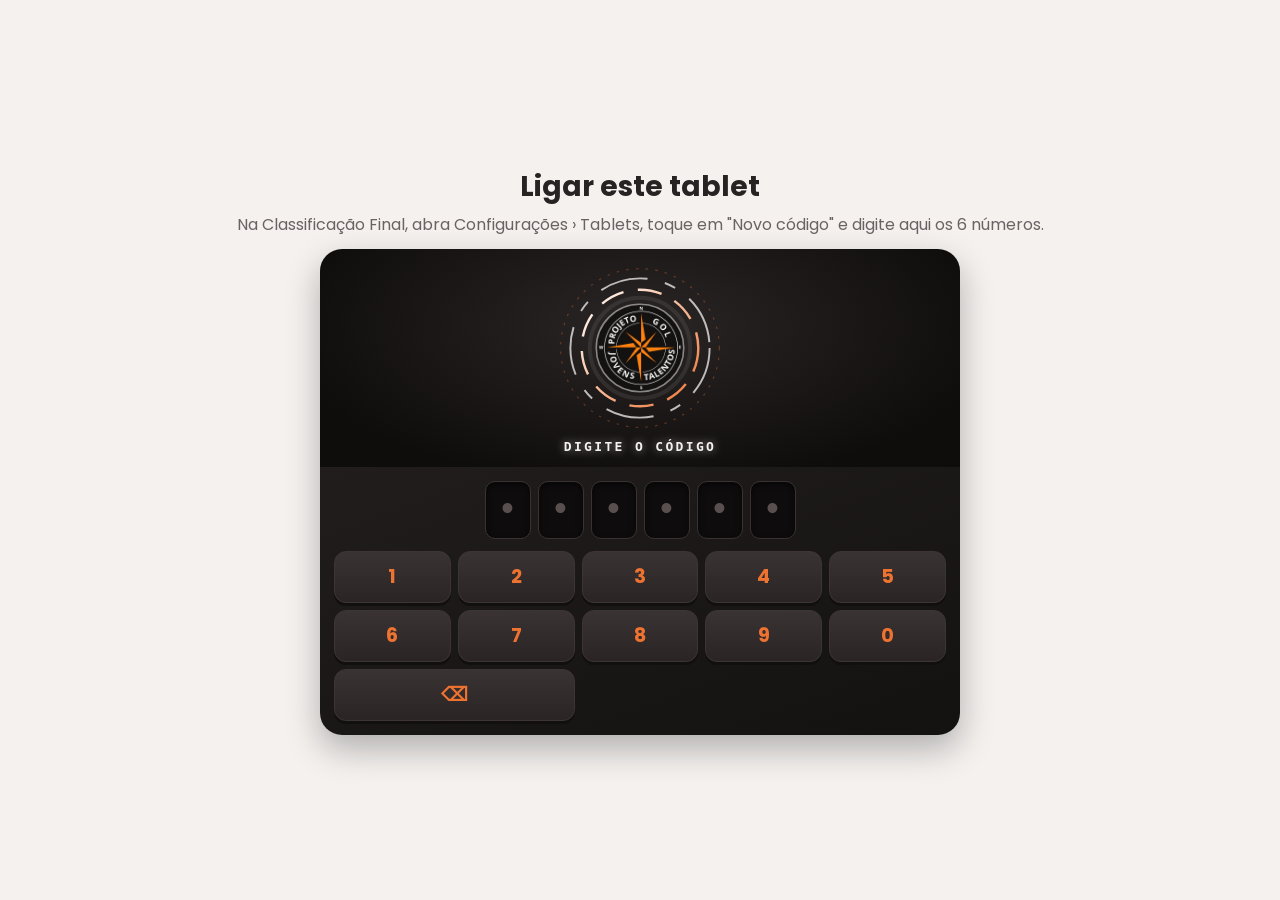
==== testes/index.html @ 0fc26e07 "Add files via upload" ====
<!doctype html>
<html lang="pt-BR">
<head>
<meta charset="utf-8">
<meta name="viewport" content="width=device-width, initial-scale=1, viewport-fit=cover, user-scalable=no">
<meta name="theme-color" content="#ffffff">
<title>Projeto Gol Testes</title>
<link rel="manifest" href="manifest.webmanifest">
<link rel="icon" href="img/icone-192.png">
<link rel="apple-touch-icon" href="img/icone-192.png">
<link rel="stylesheet" href="app.css">
</head>
<body>
<div id="app" class="app"><div class="abre"><img src="img/gol_light.png" alt=""><p>Abrindo…</p></div></div>
<div id="avisos" class="avisos" aria-live="polite"></div>
<script>window.CF = window.CF || {}; window.CF.ui = { esc: function (s) { return String(s == null ? '' : s).replace(/[&<>"]/g, function (c) { return { '&': '&amp;', '<': '&lt;', '>': '&gt;', '"': '&quot;' }[c]; }); } };</script>
<script src="motor.js"></script>
<script src="app.js"></script>
</body>
</html>
---- testes/app.css ----
/* Projeto Gol Testes · visual no padrão da Classificação Final */
@font-face { font-family: Poppins; src: url(fonts/poppins-regular.woff2) format('woff2'); font-weight: 400; font-display: swap; }
@font-face { font-family: Poppins; src: url(fonts/poppins-bold.woff2) format('woff2'); font-weight: 700 800; font-display: swap; }
@font-face { font-family: CodigoCracha; src: url(fonts/codigo-cracha.woff) format('woff'); font-weight: 700; }
:root { --fundo: #f4f1ef; --cartao: #fff; --borda: #e9e2df; --borda-2: #efe9e7; --entrada: #f8f5f4; --texto: #272323; --texto-2: #6b6264; --texto-3: #8a8486; --laranja: #ee7330; --azul: #2f6fd0; --erro: #c0392b; color-scheme: light; }
* { box-sizing: border-box; -webkit-tap-highlight-color: transparent; }
html, body { margin: 0; height: 100%; overflow: hidden; }
body { font-family: Poppins, system-ui, sans-serif; background: var(--fundo); color: var(--texto); -webkit-user-select: none; user-select: none; -webkit-touch-callout: none; }
input, textarea { -webkit-user-select: text; user-select: text; }
button { font-family: inherit; }
.app { height: 100%; display: flex; flex-direction: column; padding-top: env(safe-area-inset-top, 0px); padding-bottom: env(safe-area-inset-bottom, 0px); }
.abre { margin: auto; text-align: center; color: var(--texto-3); } .abre img { width: 120px; }
/* topo */
.topo { display: flex; align-items: center; gap: 12px; padding: 12px 18px; background: linear-gradient(120deg, #231f1f, #2f2929 60%, #3a2a20); color: #f4f1ef; flex: none; }
.topo img { width: 34px; height: 34px; border-radius: 50%; box-shadow: 0 0 0 2px rgba(238,115,48,.6); }
.topo b { font-size: 16px; display: block; } .topo small { display: inline-flex; margin-top: 3px; font-size: 11.5px; color: #d9d1d1; background: rgba(255,255,255,.08); border: 1px solid rgba(255,255,255,.12); padding: 1px 9px; border-radius: 999px; }
.topo .dir { margin-left: auto; display: flex; align-items: center; gap: 8px; }
.pil { font-size: 12px; font-weight: 700; padding: 3px 10px; border-radius: 999px; background: rgba(255,255,255,.1); color: #f4f1ef; white-space: nowrap; }
.pil.ok { background: rgba(63,166,107,.25); color: #9fe9bc; } .pil.av { background: rgba(240,180,41,.25); color: #ffe08a; } .pil.er { background: rgba(217,83,79,.3); color: #ffb3ad; }
.relo { display: flex; align-items: center; gap: 10px; padding: 5px 14px 5px 5px; border-radius: 999px; background: rgba(255,255,255,.07); border: 1px solid rgba(255,255,255,.12); }
.anel { width: 38px; height: 38px; border-radius: 50%; background: conic-gradient(var(--cr, #7fe0a2) calc(var(--p, 1) * 360deg), rgba(255,255,255,.12) 0); display: flex; align-items: center; justify-content: center; }
.anel::after { content: ""; width: 28px; height: 28px; border-radius: 50%; background: #2a2424; }
.tempo { font: 800 22px ui-monospace, Menlo, monospace; color: #fff; letter-spacing: .04em; }
.relo.fim { background: rgba(192,57,43,.25); border-color: rgba(255,120,110,.5); animation: pulsa 1s ease-in-out infinite; } .relo.fim .tempo { color: #ffb3ad; }
@keyframes pulsa { 50% { box-shadow: 0 0 0 6px rgba(192,57,43,.18); } }
.prog { height: 4px; background: rgba(0,0,0,.08); flex: none; } .prog i { display: block; height: 100%; width: 0; background: linear-gradient(90deg, #c85a1e, #ff9a5a); transition: width .3s; }
.miolo { flex: 1; overflow: auto; padding: 14px 18px 18px; -webkit-overflow-scrolling: touch; }
.grande .miolo { font-size: 118%; }
.instr { display: flex; gap: 12px; align-items: center; margin: 14px 18px 0; background: linear-gradient(160deg, var(--cartao), color-mix(in srgb, var(--cartao) 92%, var(--laranja))); border: 1px solid var(--borda); border-radius: 16px; padding: 12px 14px; font-size: 14px; flex: none; box-shadow: 0 6px 18px rgba(0,0,0,.06); }
.instr span.tx { flex: 1; line-height: 1.45; }
.ib { display: inline-flex; align-items: center; gap: 6px; padding: 8px 12px; border-radius: 12px; border: 1px solid var(--borda); background: var(--cartao); font: 700 12.5px Poppins, system-ui, sans-serif; color: var(--texto); box-shadow: 0 2px 0 var(--borda); white-space: nowrap; }
.rodape { display: flex; align-items: center; gap: 12px; margin: 0 14px 14px; padding: 10px 12px 10px 16px; border-radius: 18px; background: rgba(255,255,255,.92); border: 1px solid var(--borda); box-shadow: 0 10px 26px rgba(0,0,0,.12); flex: none; }
.rodape .cont { font-size: 13px; font-weight: 700; white-space: nowrap; } .rodape .cont em { font-style: normal; color: var(--laranja); }
.nav { flex: 1; display: flex; gap: 5px; overflow-x: auto; padding: 2px; }
.nav button { min-width: 32px; height: 32px; border-radius: 9px; border: 1px solid var(--borda); background: var(--entrada); font: 700 12px Poppins, sans-serif; color: var(--texto-2); flex: none; }
.nav button.ok { background: color-mix(in srgb, var(--laranja) 18%, var(--cartao)); border-color: color-mix(in srgb, var(--laranja) 50%, transparent); color: var(--texto); }
.bpri { display: inline-flex; align-items: center; justify-content: center; gap: 8px; padding: 13px 22px; border-radius: 14px; border: 0; background: linear-gradient(135deg, #f08a4b, #e0631f); color: #1b1111; font: 800 15px Poppins, sans-serif; box-shadow: 0 8px 20px rgba(238,115,48,.35); }
.bsec { padding: 12px 18px; border-radius: 14px; border: 1px solid var(--borda); background: var(--cartao); color: var(--texto); font: 700 14px Poppins, sans-serif; }
/* cofre (entrada pelo crachá e código do tablet) */
.entrada { flex: 1; display: flex; flex-direction: column; align-items: center; justify-content: center; padding: 14px; overflow: auto; }
.entrada h1 { font-size: clamp(20px, 3.4vw, 28px); margin: 0 0 4px; text-align: center; } .entrada .sub { color: var(--texto-2); margin: 0 0 12px; text-align: center; }
.cofre { border-radius: 22px; overflow: hidden; box-shadow: 0 14px 34px rgba(0,0,0,.28); width: min(640px, 100%); }
.lt { position: relative; display: flex; flex-direction: column; align-items: center; padding: 14px 10px 8px; background: radial-gradient(ellipse at 50% 35%, #2b2626, #0f0c0c 80%); }
.lt svg { width: min(36vw, 170px); height: min(36vw, 170px); overflow: visible; }
.ag { transform-origin: 105px 105px; transform-box: view-box; } .a1 { animation: gira 14s linear infinite; } .a2 { animation: gira 10s linear infinite reverse; } .a3 { animation: gira 18s linear infinite; }
.lt.lendo .a1 { animation-duration: 4s; } .lt.lendo .a2 { animation-duration: 3s; } .lt.lendo .a3 { animation-duration: 5s; }
.lt .centro { transition: stroke .3s, filter .3s; } .lt.ok .centro { stroke: #ee7330; filter: drop-shadow(0 0 14px #ee7330); } .lt.erro .centro { stroke: #ff5a4f; filter: drop-shadow(0 0 14px #ff5a4f); }
.prog-c { transition: stroke-dashoffset .25s ease-out; } .lt.erro .prog-c { stroke: #ff5a4f; }
.laser { position: absolute; left: 8%; right: 8%; height: 3px; background: linear-gradient(90deg, transparent, #fff, transparent); box-shadow: 0 0 14px #fff; top: 8%; opacity: 0; }
.lt.lendo .laser { opacity: 1; animation: varre 1s ease-in-out infinite; }
.letr { margin-top: 6px; font: 800 13px ui-monospace, Menlo, monospace; letter-spacing: .18em; color: #f4f1ef; text-shadow: 0 0 10px rgba(244,241,239,.6); min-height: 20px; text-align: center; }
.lt.ok .letr { color: #ee7330; text-shadow: 0 0 12px #ee7330; } .lt.erro .letr { color: #ff5a4f; } .lt.aviso .letr { color: #ffd2b3; }
.painel { background: linear-gradient(160deg, #211d1d, #141111); padding: 14px; }
.cod { display: flex; gap: 7px; justify-content: center; margin-bottom: 12px; }
.cod span { width: 46px; height: 58px; border-radius: 10px; background: #0e0c0c; color: #5a4f4f; border: 1px solid #3a3232; box-shadow: inset 0 2px 6px rgba(0,0,0,.6); display: flex; align-items: center; justify-content: center; font: 800 28px CodigoCracha, ui-monospace, monospace; }
.cod span.f { color: var(--laranja); text-shadow: 0 0 10px rgba(238,115,48,.8); border-color: #5c3a24; } .cod span.n { color: #ffb27f; }
.cod i { align-self: center; font-style: normal; font-size: 24px; color: #6e6262; } .cod.erro span { border-color: #ff5a4f; color: #ff5a4f; text-shadow: none; }
.kb { display: grid; grid-template-columns: repeat(9, minmax(0, 1fr)); gap: 7px; }
.kb button { height: 52px; border-radius: 12px; border: 1px solid #3d3535; background: linear-gradient(180deg, #3a3333, #2a2424); color: #f4eeee; font: 700 19px Poppins, sans-serif; box-shadow: 0 3px 0 #120f0f; }
.kb button:active { transform: translateY(3px); box-shadow: 0 0 0 #120f0f, 0 0 16px rgba(238,115,48,.85); border-color: var(--laranja); }
.kb button.num { color: var(--laranja); } .kb button.ap { grid-column: span 2; color: var(--laranja); }
.kb.so-num { grid-template-columns: repeat(5, minmax(0, 1fr)); }
.qr { margin-top: 12px; }
.qr-vid { width: min(420px, 90vw); border-radius: 16px; background: #000; margin-top: 10px; }
/* lista de testes */
.lista { width: min(900px, 100%); margin: 0 auto; }
.lista h1 { font-size: 26px; margin: 4px 0 2px; } .lista .sub { color: var(--texto-2); margin: 0 0 14px; }
.tsts { display: grid; grid-template-columns: repeat(auto-fill, minmax(260px, 1fr)); gap: 12px; }
.tst { text-align: left; background: var(--cartao); border: 1px solid var(--borda); border-left: 6px solid var(--c); border-radius: 16px; padding: 14px 16px; box-shadow: 0 6px 18px rgba(0,0,0,.06); font: inherit; color: inherit; }
.tst b { display: block; font-size: 17px; } .tst small { display: block; color: var(--texto-3); margin-top: 4px; font-size: 12.5px; } .tst.feito { opacity: .6; }
.tst .bpri { width: 100%; margin-top: 12px; padding: 11px; }
/* explicação */
.exp { display: grid; grid-template-columns: minmax(0, 1.15fr) minmax(0, 1fr); gap: 16px; align-items: start; width: min(1100px, 100%); margin: 0 auto; }
.bx { background: var(--cartao); border: 1px solid var(--borda); border-radius: 18px; padding: 16px 18px; box-shadow: 0 8px 20px rgba(0,0,0,.05); }
.bx h3 { margin: 0 0 10px; font-size: 16px; } .bx p { line-height: 1.55; margin: 0 0 10px; }
.passo { display: flex; gap: 12px; margin-bottom: 12px; } .passo > b { width: 30px; height: 30px; border-radius: 10px; flex: none; display: flex; align-items: center; justify-content: center; background: color-mix(in srgb, var(--laranja) 16%, transparent); color: var(--laranja); font-weight: 800; }
.info { display: flex; gap: 8px; flex-wrap: wrap; margin-top: 12px; } .info span { padding: 6px 12px; border-radius: 999px; border: 1px solid var(--borda); background: var(--entrada); font-size: 12.5px; font-weight: 600; }
.dica2 { margin-top: 12px; padding: 10px 12px; border-radius: 12px; background: color-mix(in srgb, #3FA66B 12%, transparent); font-size: 13px; }
.ini { display: flex; justify-content: center; margin: 18px 0 6px; }
/* janela */
.fundoj { position: fixed; inset: 0; background: rgba(20,16,16,.55); display: flex; align-items: center; justify-content: center; padding: 16px; z-index: 30; }
.jan { background: var(--cartao); border-radius: 22px; padding: 22px 24px; max-width: 440px; width: 100%; box-shadow: 0 24px 60px rgba(0,0,0,.4); text-align: center; }
.jan .ji { width: 56px; height: 56px; border-radius: 50%; margin: 0 auto 10px; background: color-mix(in srgb, var(--laranja) 16%, transparent); display: flex; align-items: center; justify-content: center; font-size: 26px; }
.jan h2 { margin: 0 0 6px; font-size: 19px; } .jan p { margin: 0 0 18px; color: var(--texto-2); }
.jan .bs { display: flex; gap: 8px; justify-content: center; flex-wrap: wrap; }
/* tela de conclusão */
.fim-t { flex: 1; display: flex; flex-direction: column; align-items: center; justify-content: center; text-align: center; padding: 18px; background: radial-gradient(ellipse at 50% 30%, #2b2626, #0f0c0c 75%); color: #f4f1ef; position: relative; overflow: hidden; }
.fim-t .an { width: 180px; height: 180px; position: relative; } .fim-t svg { width: 100%; height: 100%; overflow: visible; }
.pg { stroke-dasharray: 440; stroke-dashoffset: 440; animation: enche 1.2s cubic-bezier(.3,.8,.3,1) .2s forwards; }
.mc { stroke-dasharray: 190; stroke-dashoffset: 190; animation: risca .6s ease-out 1.2s forwards; }
.fim-t h1 { margin: 16px 0 0; font-size: 32px; opacity: 0; animation: sobe .5s ease-out 1.3s forwards; }
.fim-t p { margin: 6px 0 0; color: #cfc7c7; max-width: 560px; opacity: 0; animation: sobe .5s ease-out 1.45s forwards; } .fim-t p b { color: #fff; }
.chips { display: flex; gap: 10px; justify-content: center; margin-top: 16px; opacity: 0; animation: sobe .5s ease-out 1.6s forwards; }
.chip { display: flex; flex-direction: column; align-items: center; min-width: 110px; padding: 9px 14px; border-radius: 14px; background: rgba(255,255,255,.05); border: 1px solid rgba(255,255,255,.1); }
.chip b { font-size: 18px; color: #fff; } .chip span { font-size: 11px; color: #a49b9b; text-transform: uppercase; letter-spacing: .06em; }
.est { display: inline-flex; margin-top: 12px; font-size: 12px; font-weight: 700; padding: 4px 12px; border-radius: 999px; opacity: 0; animation: sobe .5s ease-out 1.7s forwards; }
.fim-t .bs { display: flex; gap: 10px; margin-top: 18px; opacity: 0; animation: sobe .5s ease-out 1.8s forwards; }
.fim-t .bsec { background: rgba(255,255,255,.05); color: #f4f1ef; border-color: rgba(255,255,255,.18); }
.volta { margin-top: 12px; font-size: 12px; color: #8f8686; } .volta i { display: block; width: 180px; height: 3px; border-radius: 9px; background: rgba(255,255,255,.12); margin: 6px auto 0; overflow: hidden; }
.volta i::after { content: ""; display: block; height: 100%; width: 100%; background: var(--laranja); transform-origin: left; animation: conta 20s linear 2s forwards; }
.conf { position: absolute; width: 8px; height: 12px; border-radius: 2px; top: -10px; opacity: 0; animation: cai 2.6s ease-in 1.2s forwards; }
/* gire o tablet */
.girar { position: fixed; inset: 0; z-index: 40; display: none; flex-direction: column; align-items: center; justify-content: center; gap: 14px; text-align: center; padding: 24px; background: radial-gradient(ellipse at 50% 35%, #2b2626, #0f0c0c 80%); color: #f4f1ef; }
.girar svg { width: 120px; height: 120px; stroke: #ee7330; fill: none; stroke-width: 2.2; stroke-linecap: round; animation: gira2 2.4s ease-in-out infinite; }
@media (orientation: portrait) { body.pede-paisagem .girar { display: flex; } }
.trava { position: fixed; inset: 0; z-index: 35; background: rgba(15,12,12,.6); display: flex; align-items: center; justify-content: center; color: #fff; font-size: 22px; font-weight: 800; }
/* avisos */
.avisos { position: fixed; left: 50%; bottom: 24px; transform: translateX(-50%); z-index: 50; display: flex; flex-direction: column; gap: 8px; align-items: center; pointer-events: none; }
.avisos div { background: #272323; color: #fff; padding: 10px 16px; border-radius: 12px; font-weight: 700; font-size: 14px; box-shadow: 0 10px 24px rgba(0,0,0,.3); }
.avisos div.erro { background: #c0392b; }
/* avaliador */
.av-l { width: min(760px, 100%); margin: 0 auto; }
.lin { display: flex; align-items: center; gap: 12px; padding: 12px 16px; background: var(--cartao); border: 1px solid var(--borda); border-radius: 14px; margin-top: 9px; border-left: 6px solid var(--c); }
.lin b { flex: 1; }
@keyframes gira { to { transform: rotate(360deg); } } @keyframes gira2 { 0%, 25% { transform: rotate(0); } 55%, 100% { transform: rotate(-90deg); } }
@keyframes varre { 0% { top: 8%; } 50% { top: 78%; } 100% { top: 8%; } }
@keyframes enche { to { stroke-dashoffset: 0; } } @keyframes risca { to { stroke-dashoffset: 0; } }
@keyframes sobe { from { opacity: 0; transform: translateY(10px); } to { opacity: 1; transform: none; } }
@keyframes conta { from { transform: scaleX(1); } to { transform: scaleX(0); } }
@keyframes cai { 0% { opacity: 1; transform: translateY(0) rotate(0); } 100% { opacity: 0; transform: translateY(620px) rotate(540deg); } }
@media (max-width: 760px) { .exp { grid-template-columns: 1fr; } .kb { grid-template-columns: repeat(6, minmax(0, 1fr)); } .nav { display: none; } }
@media (prefers-reduced-motion: reduce) { *, *::before, *::after { animation-duration: .01s !important; animation-delay: 0s !important; transition: none !important; } }
/* motor (como o jovem vê) */
.tm-topo { display: flex; justify-content: space-between; align-items: center; padding: 8px 4px 12px; } .tm-tempo { font: 800 20px ui-monospace, Menlo, monospace; color: #c0392b; }
.tm-instr { background: var(--cartao); border: 1px solid var(--borda); border-left: 5px solid var(--laranja); border-radius: 12px; padding: 10px 14px; font-size: 13.5px; margin-bottom: 12px; }
.tm-parte h3 { font-size: 15px; margin: 6px 0 8px; } .tm-rolar { overflow-x: auto; }
.tm-lado { border-collapse: collapse; min-width: 900px; width: 100%; font-size: 13px; }
.tm-lado th { text-align: left; font-size: 11px; color: var(--texto-3); text-transform: uppercase; padding: 6px 5px; } .tm-lado th.cp { color: #2f6fd0; }
.tm-lado td { padding: 8px 5px; border-top: 1px solid var(--borda); } .tm-lado .art { font-weight: 600; min-width: 160px; } .tm-lado .pq { font: 600 13px ui-monospace, Menlo, monospace; white-space: nowrap; }
.tm-lado .sep { width: 10px; padding: 0; background: linear-gradient(var(--laranja), var(--laranja)) center/2px 100% no-repeat; border-top: 0; }
.tm-lado .cpv { background: color-mix(in srgb, #2f6fd0 6%, transparent); } .tm-lado tr.atual td { background: color-mix(in srgb, var(--laranja) 10%, transparent); }
.tm-ops { display: flex; gap: 4px; } .tm-ops button { min-width: 34px; height: 34px; border-radius: 9px; border: 1px solid var(--borda); background: var(--entrada); color: var(--texto); font: 800 14px Poppins, system-ui, sans-serif; cursor: pointer; }
.tm-ops button.num { color: var(--laranja); } .tm-ops button.on { background: var(--laranja); border-color: var(--laranja); color: #1b1111; }
.tm-bloco { border: 1px solid var(--borda); border-radius: 16px; padding: 12px 14px; margin-bottom: 12px; background: var(--cartao); } .tm-bloco h4 { margin: 0 0 8px; font-size: 12px; color: var(--texto-3); text-transform: uppercase; letter-spacing: .05em; }
.tm-bl { display: grid; grid-template-columns: auto auto 1fr; gap: 14px; align-items: center; }
.tm-cc { width: 250px; height: 156px; border-radius: 14px; padding: 14px 16px; color: #fff; position: relative; box-shadow: 0 6px 14px rgba(0,0,0,.18); background: linear-gradient(135deg, var(--bg), color-mix(in srgb, var(--bg) 70%, #000)); font-family: Poppins, system-ui, sans-serif; }
.tm-cc .bc { font-weight: 800; font-size: 15px; } .tm-cc .bd { position: absolute; right: 14px; top: 12px; font-size: 12px; font-weight: 700; }
.tm-cc .ch { width: 34px; height: 24px; border-radius: 5px; background: linear-gradient(135deg, #f7d98b, #c9a14a); margin: 12px 0 8px; }
.tm-cc .nu { font: 700 16px ui-monospace, Menlo, monospace; letter-spacing: .06em; } .tm-cc .nm { font-size: 12.5px; margin-top: 4px; } .tm-cc .rod { display: flex; gap: 12px; font: 600 11.5px ui-monospace, Menlo, monospace; margin-top: 4px; }
.tm-cc .tag { position: absolute; left: 12px; bottom: -11px; background: var(--cartao); color: var(--texto); border: 1px solid var(--borda); font-size: 10.5px; font-weight: 700; padding: 2px 8px; border-radius: 999px; }
.tm-cc.copia { outline: 3px solid #2f6fd0; outline-offset: 3px; }
.tm-campos { display: grid; gap: 6px; } .tm-cmp { display: flex; align-items: center; justify-content: space-between; gap: 10px; padding: 6px 10px; border: 1px solid var(--borda); border-radius: 10px; background: var(--entrada); font-size: 13px; font-weight: 600; }
.tm-cmp button { width: 44px; height: 36px; border-radius: 9px; border: 2px solid var(--borda); background: var(--cartao); font: 800 18px Poppins, system-ui, sans-serif; color: var(--texto-2); cursor: pointer; } .tm-cmp button.on { background: var(--laranja); border-color: var(--laranja); color: #1b1111; }
@media (max-width: 900px) { .tm-bl { grid-template-columns: 1fr; } .tm-cc { width: 100%; max-width: 300px; } }
#mi .tm-geral { display: none; }
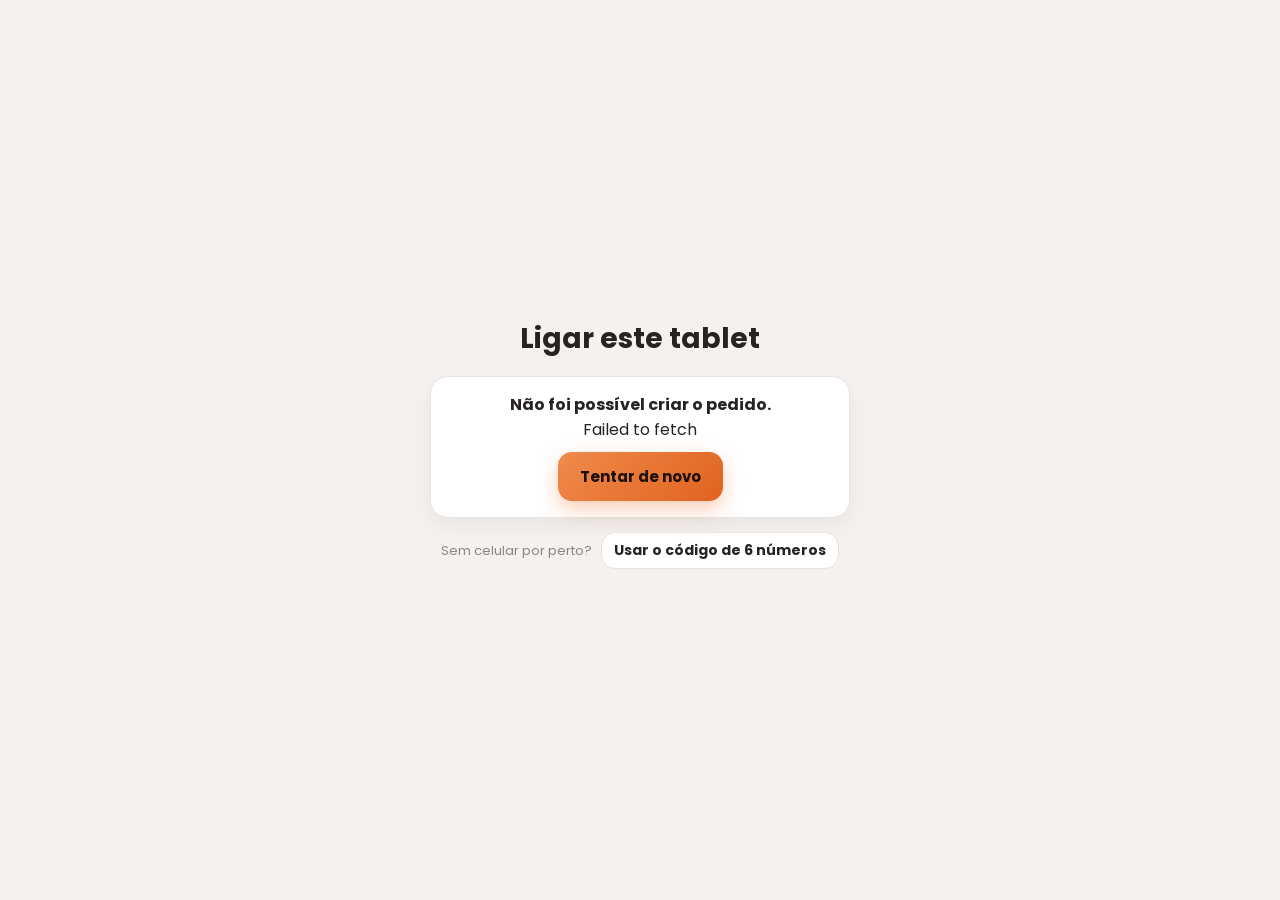
==== commit 95c18d0b: "Add files via upload" ====
--- a/testes/index.html
+++ b/testes/index.html
@@ -14,6 +14,7 @@
 <div id="app" class="app"><div class="abre"><img src="img/gol_light.png" alt=""><p>Abrindo…</p></div></div>
 <div id="avisos" class="avisos" aria-live="polite"></div>
 <script>window.CF = window.CF || {}; window.CF.ui = { esc: function (s) { return String(s == null ? '' : s).replace(/[&<>"]/g, function (c) { return { '&': '&amp;', '<': '&lt;', '>': '&gt;', '"': '&quot;' }[c]; }); } };</script>
+<script src="qrcode.js"></script>
 <script src="motor.js"></script>
 <script src="app.js"></script>
 </body>
--- a/testes/app.css
+++ b/testes/app.css
@@ -143,3 +143,5 @@
 .tm-cmp button { width: 44px; height: 36px; border-radius: 9px; border: 2px solid var(--borda); background: var(--cartao); font: 800 18px Poppins, system-ui, sans-serif; color: var(--texto-2); cursor: pointer; } .tm-cmp button.on { background: var(--laranja); border-color: var(--laranja); color: #1b1111; }
 @media (max-width: 900px) { .tm-bl { grid-template-columns: 1fr; } .tm-cc { width: 100%; max-width: 300px; } }
 #mi .tm-geral { display: none; }
+
+.girando { width: 34px; height: 34px; border-radius: 50%; border: 3px solid var(--borda); border-top-color: var(--laranja); animation: gira 1s linear infinite; margin: 10px auto; }
